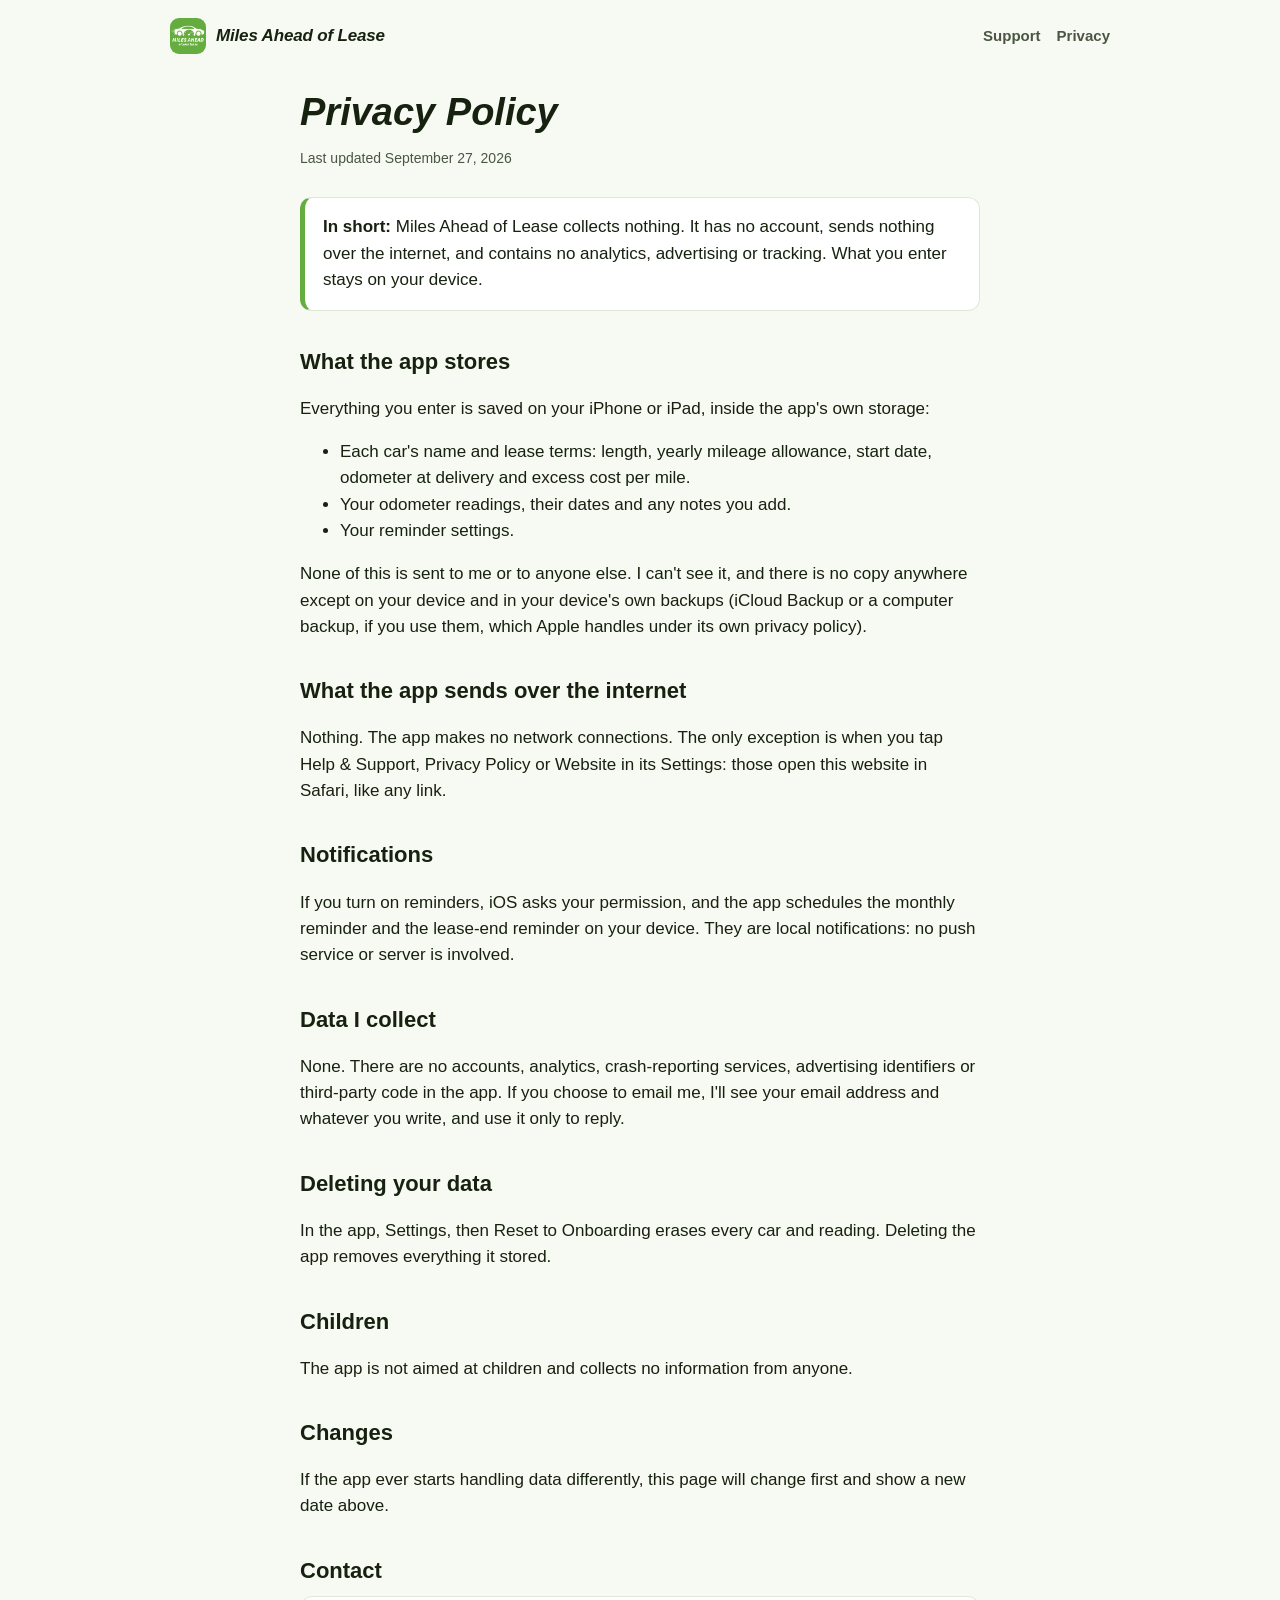
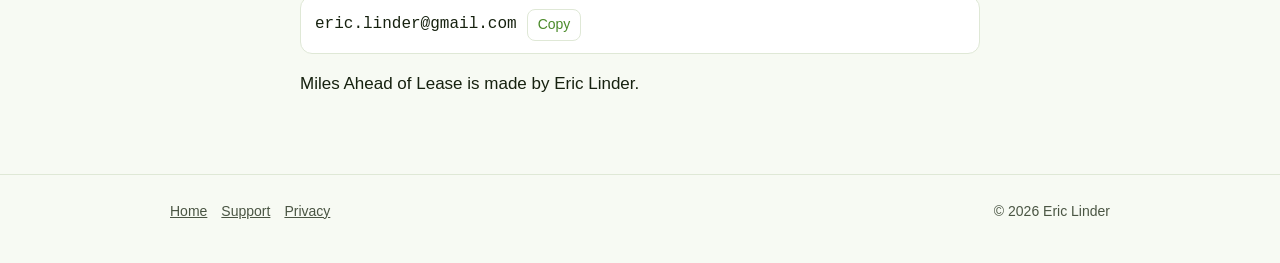
==== privacy.html @ 4642ee88 "First version: home, support and privacy pages" ====
<!doctype html>
<html lang="en">
<head>
<meta charset="utf-8">
<meta name="viewport" content="width=device-width, initial-scale=1">
<title>Privacy Policy: Miles Ahead of Lease</title>
<meta name="description" content="Miles Ahead of Lease collects no data. Your cars and odometer readings stay on your device.">
<meta name="color-scheme" content="light dark">
<meta name="theme-color" content="#66ad3f">
<link rel="canonical" href="https://eroxx.github.io/miles-ahead-website/privacy.html">
<meta property="og:type" content="website">
<meta property="og:title" content="Privacy Policy: Miles Ahead of Lease">
<meta property="og:description" content="Miles Ahead of Lease collects no data. Your cars and odometer readings stay on your device.">
<meta property="og:url" content="https://eroxx.github.io/miles-ahead-website/privacy.html">
<meta property="og:image" content="https://eroxx.github.io/miles-ahead-website/og-image.png">
<meta property="og:image:width" content="1200">
<meta property="og:image:height" content="630">
<meta name="twitter:card" content="summary_large_image">
<link rel="icon" type="image/png" href="favicon.png">
<link rel="apple-touch-icon" href="apple-touch-icon.png">
<link rel="stylesheet" href="style.css?v=1">
</head>
<body>
<header class="bar"><div class="wrap">
  <a class="brand" href="./"><img src="img/icon.png" alt="" width="36" height="36"><span>Miles Ahead of Lease</span></a>
  <nav><a href="support.html">Support</a><a href="privacy.html">Privacy</a></nav>
</div></header>

<main class="doc">
<h1>Privacy Policy</h1>
<p class="updated">Last updated September 27, 2026</p>

<div class="summary"><strong>In short:</strong> Miles Ahead of Lease collects nothing. It has no account, sends nothing over the internet, and contains no analytics, advertising or tracking. What you enter stays on your device.</div>

<h2>What the app stores</h2>
<p>Everything you enter is saved on your iPhone or iPad, inside the app's own storage:</p>
<ul>
  <li>Each car's name and lease terms: length, yearly mileage allowance, start date, odometer at delivery and excess cost per mile.</li>
  <li>Your odometer readings, their dates and any notes you add.</li>
  <li>Your reminder settings.</li>
</ul>
<p>None of this is sent to me or to anyone else. I can't see it, and there is no copy anywhere except on your device and in your device's own backups (iCloud Backup or a computer backup, if you use them, which Apple handles under its own privacy policy).</p>

<h2>What the app sends over the internet</h2>
<p>Nothing. The app makes no network connections. The only exception is when you tap Help &amp; Support, Privacy Policy or Website in its Settings: those open this website in Safari, like any link.</p>

<h2>Notifications</h2>
<p>If you turn on reminders, iOS asks your permission, and the app schedules the monthly reminder and the lease-end reminder on your device. They are local notifications: no push service or server is involved.</p>

<h2>Data I collect</h2>
<p>None. There are no accounts, analytics, crash-reporting services, advertising identifiers or third-party code in the app. If you choose to email me, I'll see your email address and whatever you write, and use it only to reply.</p>

<h2>Deleting your data</h2>
<p>In the app, Settings, then Reset to Onboarding erases every car and reading. Deleting the app removes everything it stored.</p>

<h2>Children</h2>
<p>The app is not aimed at children and collects no information from anyone.</p>

<h2>Changes</h2>
<p>If the app ever starts handling data differently, this page will change first and show a new date above.</p>

<h2>Contact</h2>
<div class="email-row" data-email hidden><code></code><button type="button">Copy</button></div>
<p>Miles Ahead of Lease is made by Eric Linder.</p>
</main>
<footer><div class="wrap">
  <div><a href="./">Home</a><a href="support.html">Support</a><a href="privacy.html">Privacy</a></div>
  <div>&copy; 2026 Eric Linder</div>
</div></footer>
<script src="site.js?v=1" defer></script>
<script src="store.js?v=1" defer></script>
</body>
</html>
---- style.css ----
:root {
  --green: #66ad3f;
  --green-deep: #4b8a2a;
  --ink: #16210f;
  --ink-soft: #4a5543;
  --paper: #f7faf3;
  --card: #ffffff;
  --line: #dfe8d6;
  --on-green: #ffffff;
}
@media (prefers-color-scheme: dark) {
  :root {
    --green: #7cc450;
    --green-deep: #9bd873;
    --ink: #eef5e8;
    --ink-soft: #b3c0aa;
    --paper: #10160c;
    --card: #1a2314;
    --line: #2c3a23;
    --on-green: #0d1409;
  }
}
[hidden] { display: none !important; }
* { box-sizing: border-box; }
html { -webkit-text-size-adjust: 100%; }
body {
  margin: 0;
  font: 17px/1.55 -apple-system, BlinkMacSystemFont, "SF Pro Text", "Segoe UI", Roboto, sans-serif;
  color: var(--ink);
  background: var(--paper);
}
a { color: var(--green-deep); }
.wrap { max-width: 980px; margin: 0 auto; padding: 0 20px; }
header.bar { padding: 18px 0; }
header.bar .wrap { display: flex; align-items: center; justify-content: space-between; gap: 12px; }
.brand { display: flex; align-items: center; gap: 10px; text-decoration: none; color: var(--ink); font-weight: 800; font-style: italic; letter-spacing: -0.01em; }
.brand img { width: 36px; height: 36px; border-radius: 9px; }
nav a { margin-left: 16px; text-decoration: none; color: var(--ink-soft); font-weight: 600; font-size: 15px; }
nav a:hover { color: var(--green-deep); }

.hero { display: grid; grid-template-columns: 1.1fr 0.9fr; gap: 40px; align-items: center; padding: 30px 0 60px; }
.hero h1 { font-size: clamp(36px, 6vw, 58px); line-height: 1.05; margin: 0 0 16px; font-weight: 800; font-style: italic; letter-spacing: -0.02em; }
.hero h1 span { color: var(--green); }
.hero p.lede { font-size: 20px; color: var(--ink-soft); margin: 0 0 24px; }
.phone img { width: 100%; max-width: 330px; height: auto; display: block; margin: 0 auto; }
.cta { display: flex; flex-wrap: wrap; gap: 12px; align-items: center; }
.button { display: inline-block; background: var(--green); color: var(--on-green); padding: 13px 22px; border-radius: 12px; font-weight: 700; text-decoration: none; }
.button.ghost { background: transparent; color: var(--green-deep); border: 2px solid var(--line); }
.store-badge { display: inline-block; line-height: 0; margin: 11px 0; }
.store-badge img { height: 44px; width: auto; }
.note { font-size: 14px; color: var(--ink-soft); margin-top: 12px; }

.features { display: grid; grid-template-columns: repeat(3, 1fr); gap: 18px; padding-bottom: 60px; }
.card { background: var(--card); border: 1px solid var(--line); border-radius: 16px; padding: 20px; }
.card h3 { margin: 0 0 6px; font-size: 18px; }
.card p { margin: 0; color: var(--ink-soft); font-size: 15px; }

.doc { max-width: 720px; padding: 10px 20px 60px; margin: 0 auto; }
.doc h1 { font-size: 38px; line-height: 1.1; margin: 10px 0 6px; font-style: italic; font-weight: 800; }
.doc .updated { color: var(--ink-soft); font-size: 14px; margin-bottom: 28px; }
.doc h2 { font-size: 22px; margin: 34px 0 8px; }
.doc h3 { font-size: 18px; margin: 22px 0 4px; }
.doc p, .doc li { color: var(--ink); }
.summary { background: var(--card); border: 1px solid var(--line); border-left: 5px solid var(--green); border-radius: 12px; padding: 16px 18px; }
.email-row { display: flex; gap: 10px; align-items: center; flex-wrap: wrap; background: var(--card); border: 1px solid var(--line); border-radius: 12px; padding: 12px 14px; }
.email-row code { font-size: 16px; }
.email-row button { font: inherit; font-size: 14px; border: 1px solid var(--line); background: transparent; color: var(--green-deep); border-radius: 8px; padding: 4px 10px; cursor: pointer; }

footer { border-top: 1px solid var(--line); padding: 26px 0 40px; color: var(--ink-soft); font-size: 14px; }
footer .wrap { display: flex; justify-content: space-between; flex-wrap: wrap; gap: 10px; }
footer a { color: var(--ink-soft); margin-right: 14px; }

@media (max-width: 760px) {
  .hero { grid-template-columns: 1fr; gap: 28px; padding-top: 10px; }
  .phone img { max-width: 260px; }
  .features { grid-template-columns: 1fr; }
  nav a { margin-left: 12px; font-size: 14px; }
  .brand span { display: none; }
}
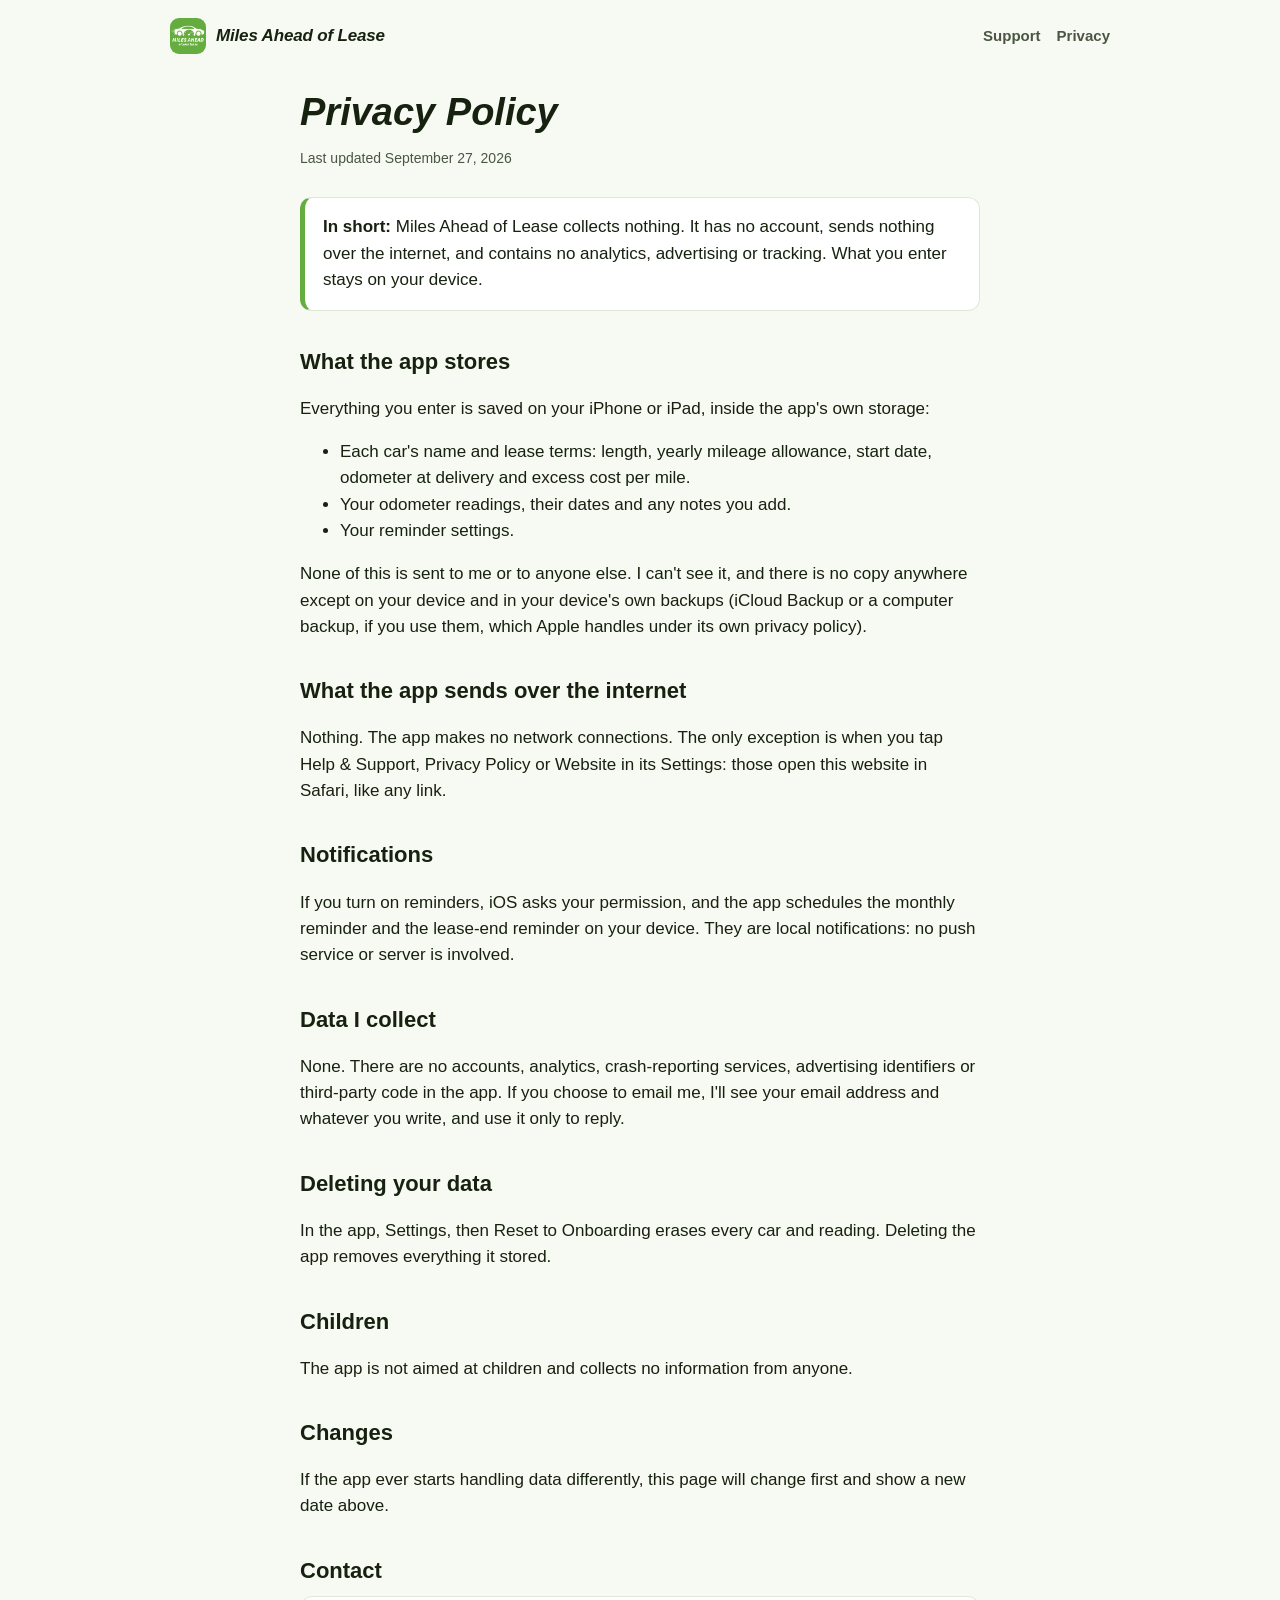
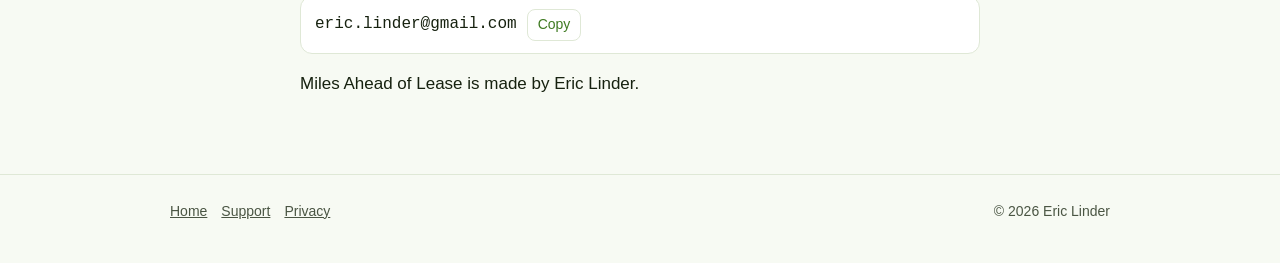
==== commit 4baac900: "Stronger contrast on buttons and accents" ====
--- a/privacy.html
+++ b/privacy.html
@@ -18,7 +18,7 @@
 <meta name="twitter:card" content="summary_large_image">
 <link rel="icon" type="image/png" href="favicon.png">
 <link rel="apple-touch-icon" href="apple-touch-icon.png">
-<link rel="stylesheet" href="style.css?v=1">
+<link rel="stylesheet" href="style.css?v=2">
 </head>
 <body>
 <header class="bar"><div class="wrap">
--- a/style.css
+++ b/style.css
@@ -1,12 +1,13 @@
 :root {
   --green: #66ad3f;
-  --green-deep: #4b8a2a;
+  --green-deep: #3f7a22;
   --ink: #16210f;
   --ink-soft: #4a5543;
   --paper: #f7faf3;
   --card: #ffffff;
   --line: #dfe8d6;
   --on-green: #ffffff;
+  --button: #3f7a22;
 }
 @media (prefers-color-scheme: dark) {
   :root {
@@ -18,6 +19,7 @@
     --card: #1a2314;
     --line: #2c3a23;
     --on-green: #0d1409;
+    --button: #7cc450;
   }
 }
 [hidden] { display: none !important; }
@@ -40,11 +42,11 @@
 
 .hero { display: grid; grid-template-columns: 1.1fr 0.9fr; gap: 40px; align-items: center; padding: 30px 0 60px; }
 .hero h1 { font-size: clamp(36px, 6vw, 58px); line-height: 1.05; margin: 0 0 16px; font-weight: 800; font-style: italic; letter-spacing: -0.02em; }
-.hero h1 span { color: var(--green); }
+.hero h1 span { color: var(--green-deep); }
 .hero p.lede { font-size: 20px; color: var(--ink-soft); margin: 0 0 24px; }
 .phone img { width: 100%; max-width: 330px; height: auto; display: block; margin: 0 auto; }
 .cta { display: flex; flex-wrap: wrap; gap: 12px; align-items: center; }
-.button { display: inline-block; background: var(--green); color: var(--on-green); padding: 13px 22px; border-radius: 12px; font-weight: 700; text-decoration: none; }
+.button { display: inline-block; background: var(--button); color: var(--on-green); padding: 13px 22px; border-radius: 12px; font-weight: 700; text-decoration: none; }
 .button.ghost { background: transparent; color: var(--green-deep); border: 2px solid var(--line); }
 .store-badge { display: inline-block; line-height: 0; margin: 11px 0; }
 .store-badge img { height: 44px; width: auto; }
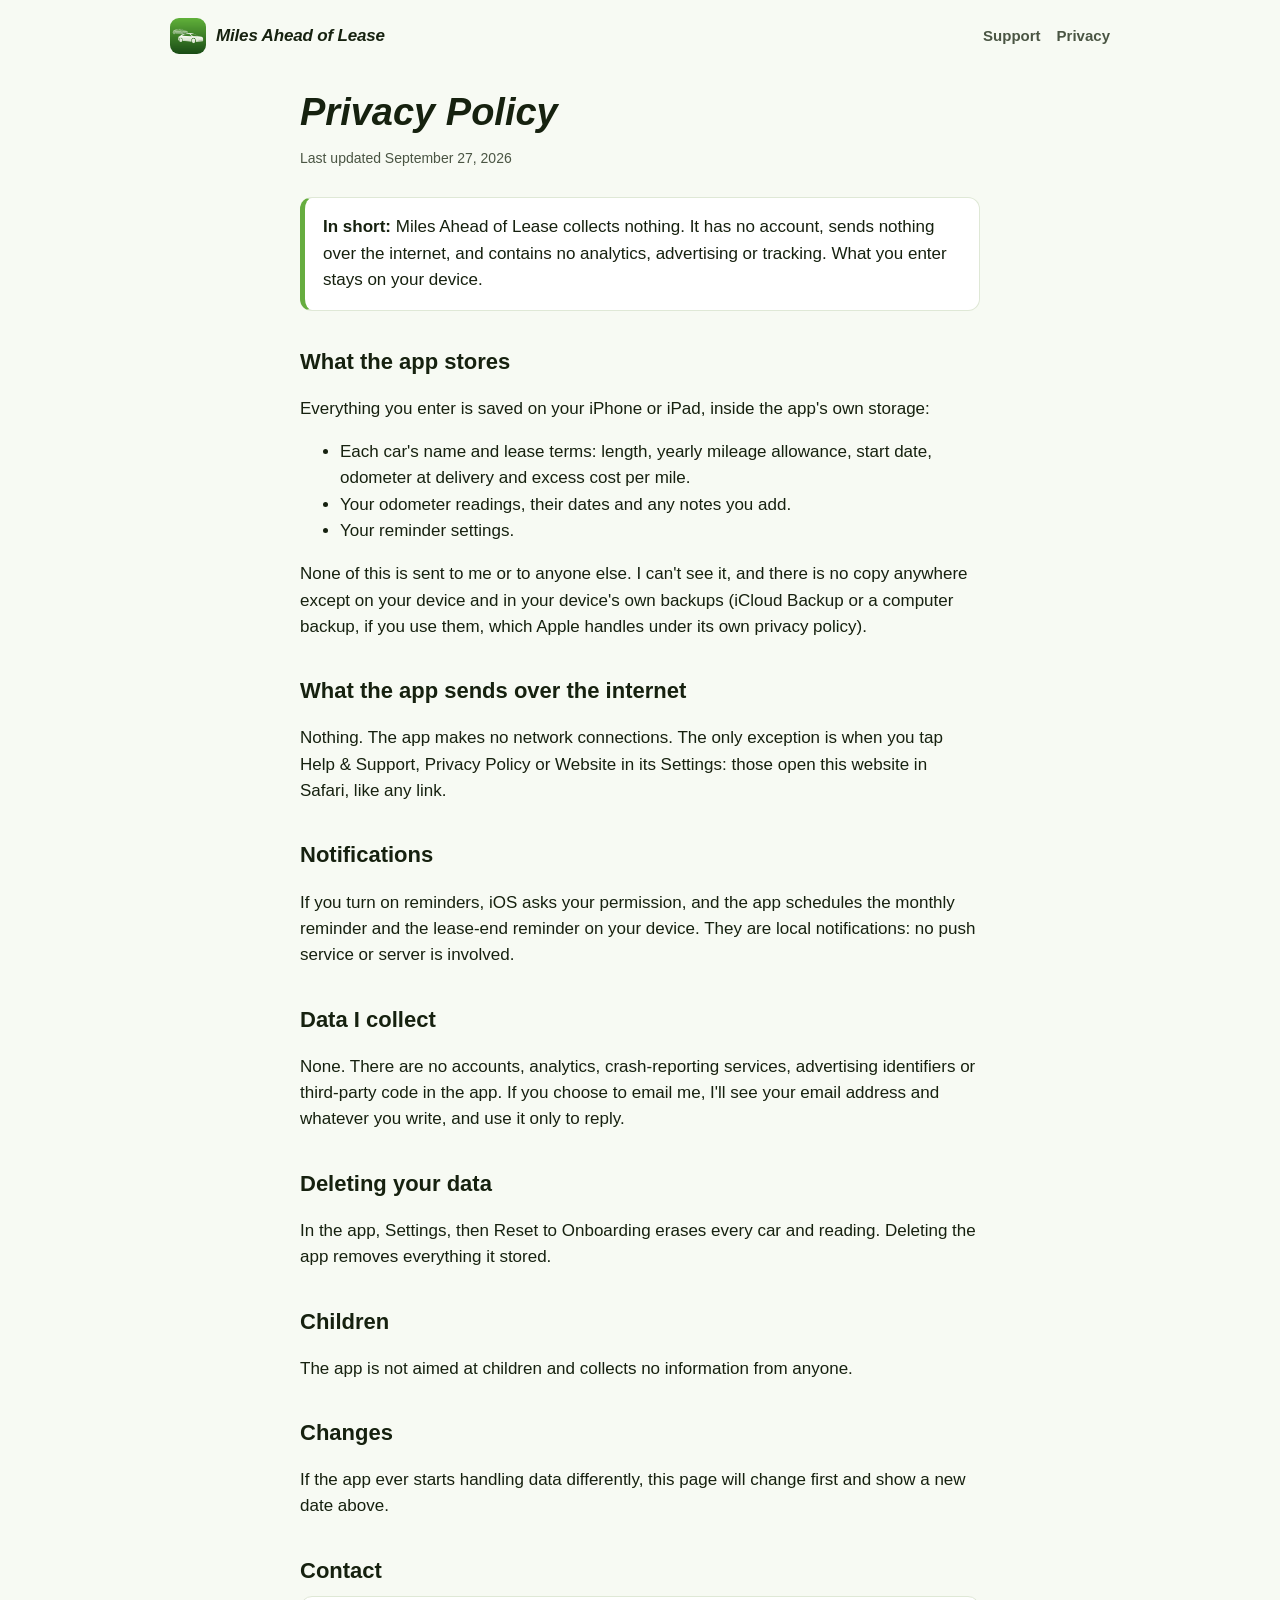
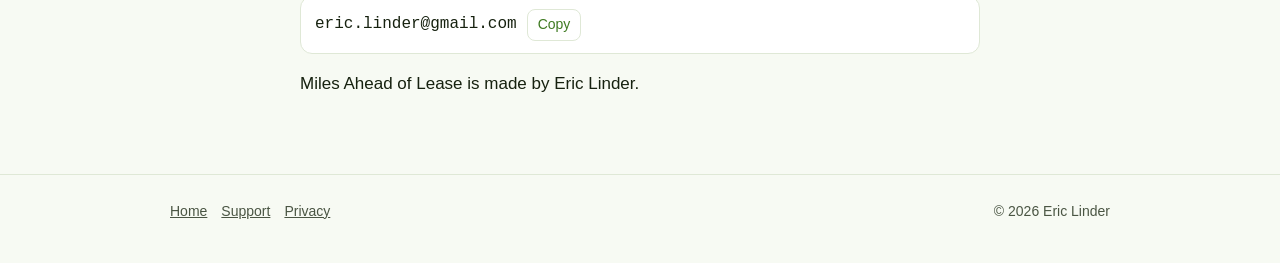
==== commit cf220640: "New icon, Miles Ahead name, fresh screenshots" ====
--- a/privacy.html
+++ b/privacy.html
@@ -18,11 +18,11 @@
 <meta name="twitter:card" content="summary_large_image">
 <link rel="icon" type="image/png" href="favicon.png">
 <link rel="apple-touch-icon" href="apple-touch-icon.png">
-<link rel="stylesheet" href="style.css?v=2">
+<link rel="stylesheet" href="style.css?v=3">
 </head>
 <body>
 <header class="bar"><div class="wrap">
-  <a class="brand" href="./"><img src="img/icon.png" alt="" width="36" height="36"><span>Miles Ahead of Lease</span></a>
+  <a class="brand" href="./"><img src="img/icon.png?v=2" alt="" width="36" height="36"><span>Miles Ahead of Lease</span></a>
   <nav><a href="support.html">Support</a><a href="privacy.html">Privacy</a></nav>
 </div></header>
 
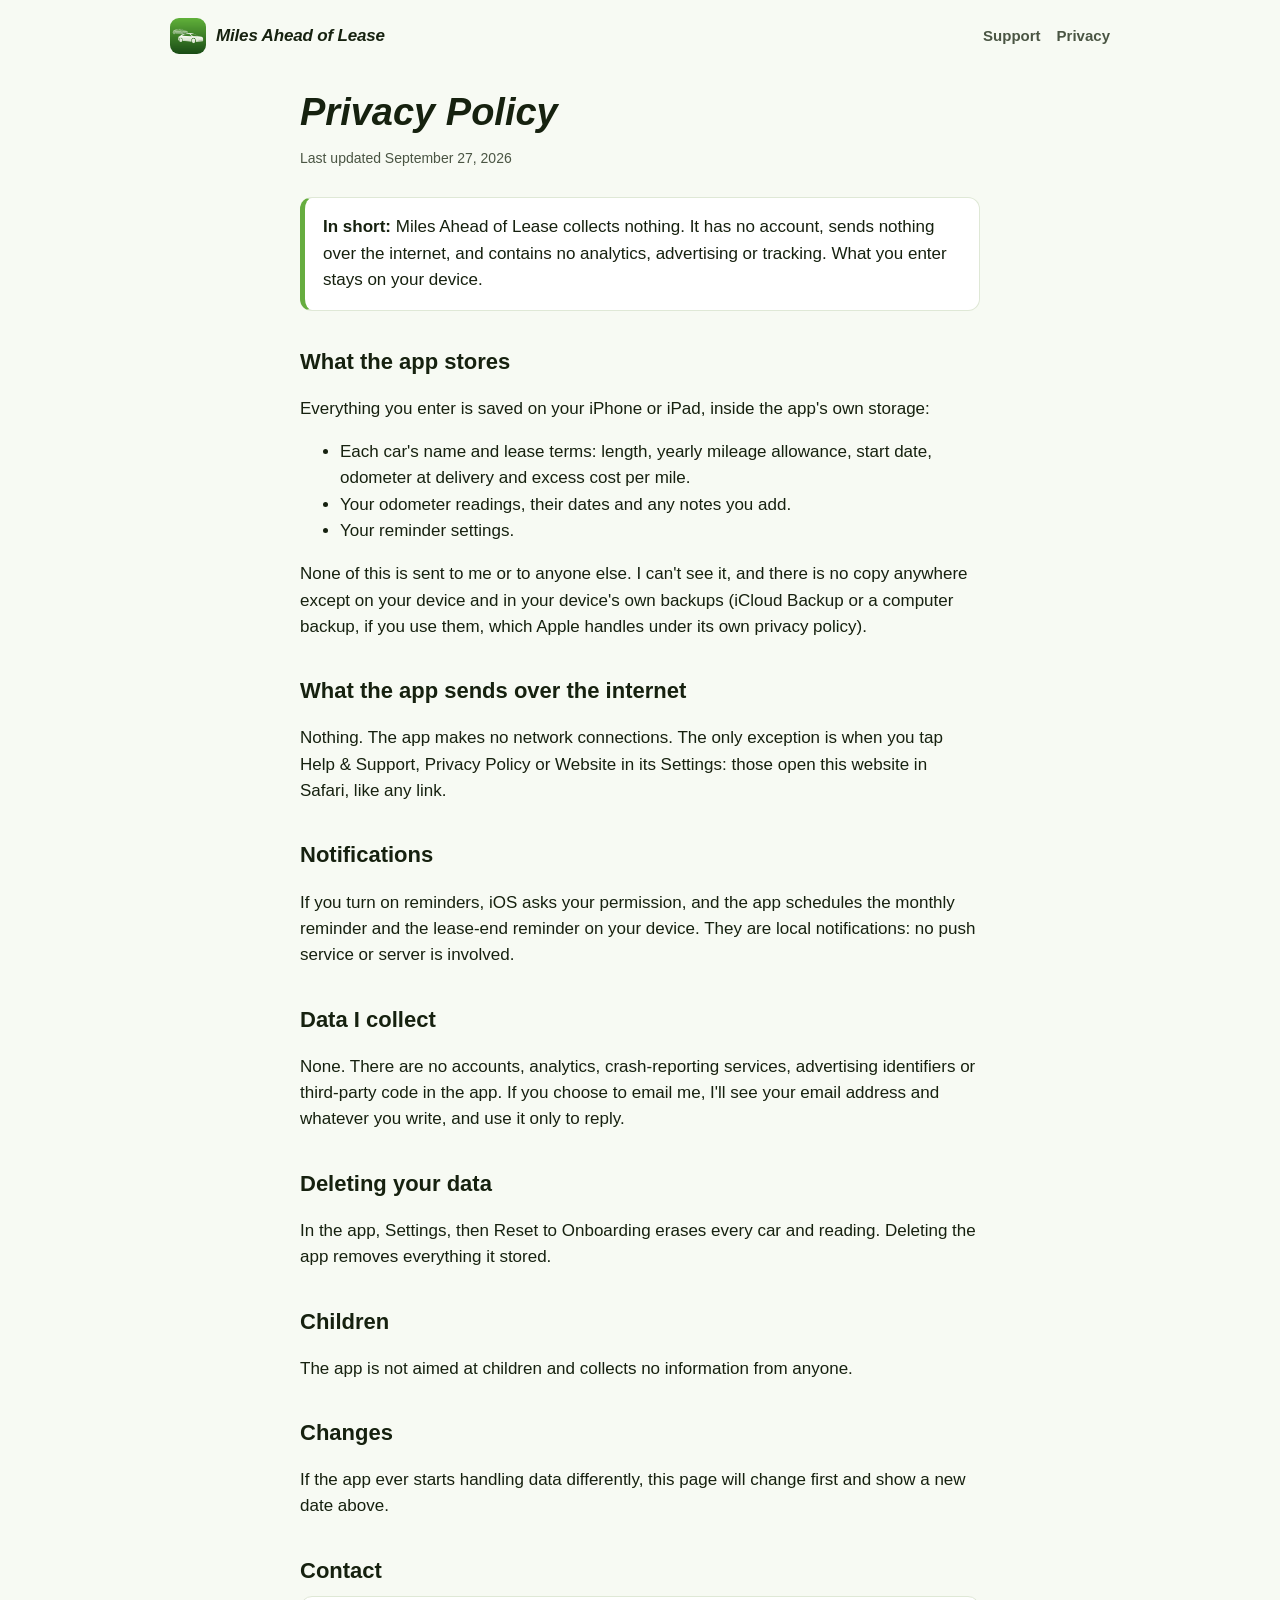
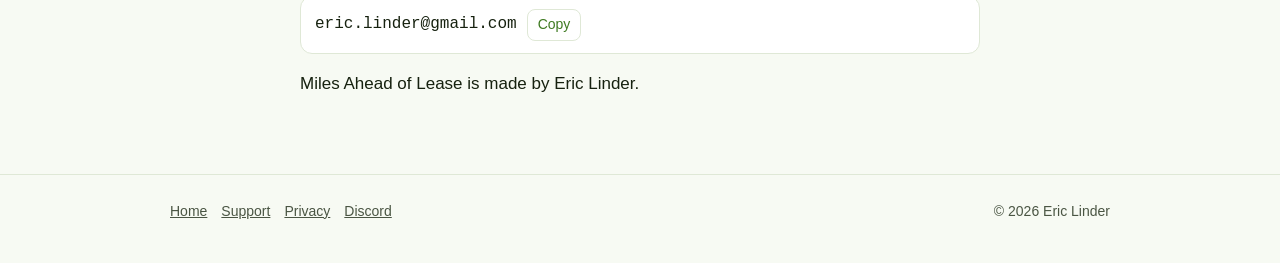
==== commit 03787d04: "Discord links" ====
--- a/privacy.html
+++ b/privacy.html
@@ -64,10 +64,10 @@
 <p>Miles Ahead of Lease is made by Eric Linder.</p>
 </main>
 <footer><div class="wrap">
-  <div><a href="./">Home</a><a href="support.html">Support</a><a href="privacy.html">Privacy</a></div>
+  <div><a href="./">Home</a><a href="support.html">Support</a><a href="privacy.html">Privacy</a><a data-discord href="#">Discord</a></div>
   <div>&copy; 2026 Eric Linder</div>
 </div></footer>
-<script src="site.js?v=1" defer></script>
+<script src="site.js?v=2" defer></script>
 <script src="store.js?v=1" defer></script>
 </body>
 </html>
--- a/style.css
+++ b/style.css
@@ -72,7 +72,16 @@
 footer .wrap { display: flex; justify-content: space-between; flex-wrap: wrap; gap: 10px; }
 footer a { color: var(--ink-soft); margin-right: 14px; }
 
+.gallery { padding: 0 0 56px; }
+.gallery h2 { font-size: 26px; font-style: italic; font-weight: 800; margin: 0 0 18px; }
+.shots { display: grid; grid-template-columns: repeat(4, 1fr); gap: 22px; }
+.shots figure { margin: 0; text-align: center; }
+.shots img { width: 100%; height: auto; display: block; }
+.shots figcaption { margin-top: 10px; font-weight: 700; font-size: 15px; color: var(--ink-soft); }
+
 @media (max-width: 760px) {
+  .shots { grid-template-columns: none; grid-auto-flow: column; grid-auto-columns: 62%; overflow-x: auto; scroll-snap-type: x mandatory; padding-bottom: 8px; }
+  .shots figure { scroll-snap-align: start; }
   .hero { grid-template-columns: 1fr; gap: 28px; padding-top: 10px; }
   .phone img { max-width: 260px; }
   .features { grid-template-columns: 1fr; }
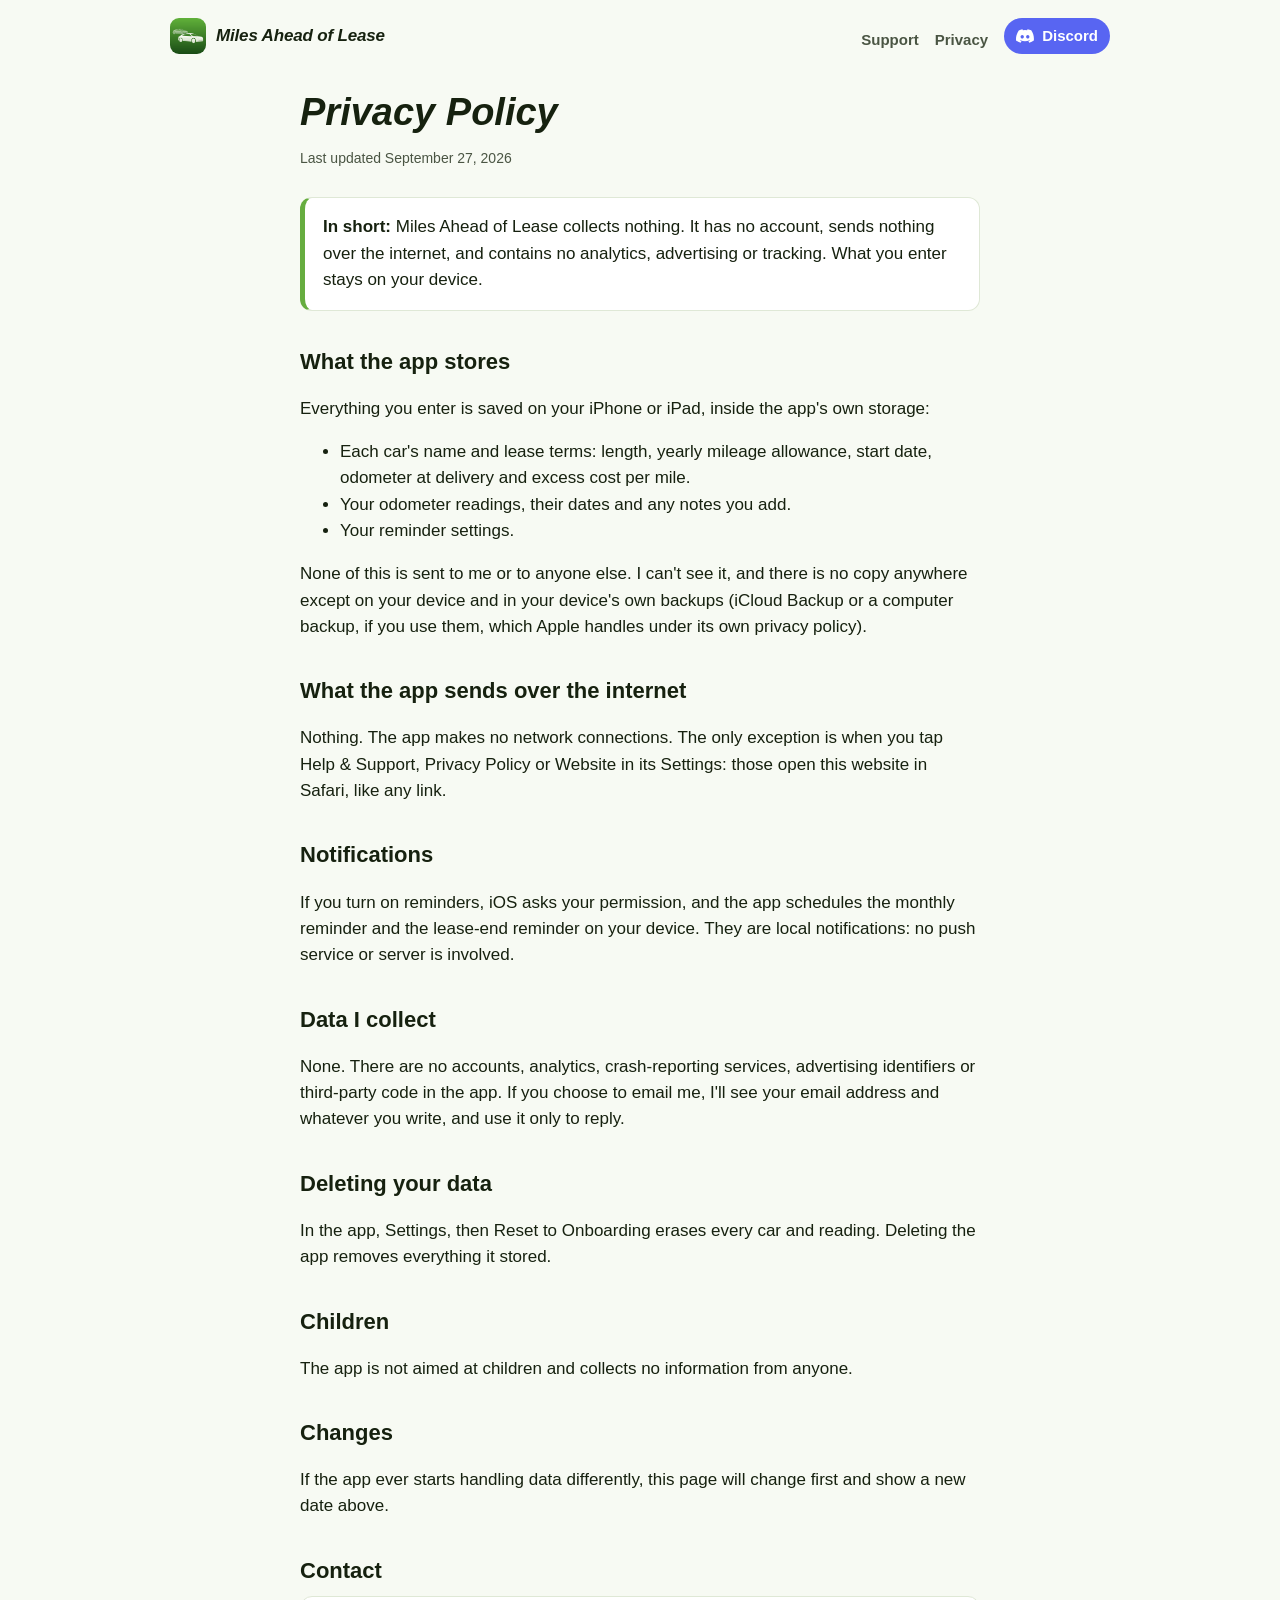
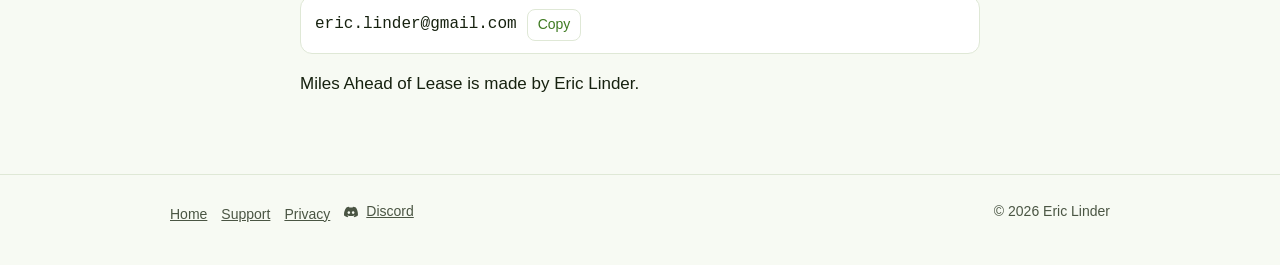
==== commit 81edc9ef: "Discord mark on every Discord link" ====
--- a/privacy.html
+++ b/privacy.html
@@ -23,7 +23,7 @@
 <body>
 <header class="bar"><div class="wrap">
   <a class="brand" href="./"><img src="img/icon.png?v=2" alt="" width="36" height="36"><span>Miles Ahead of Lease</span></a>
-  <nav><a href="support.html">Support</a><a href="privacy.html">Privacy</a></nav>
+  <nav><a href="support.html">Support</a><a href="privacy.html">Privacy</a><a class="discord nav-discord" data-discord href="#"><svg viewBox="0 0 24 24" aria-hidden="true" fill="currentColor"><path d="M20.3 4.4A19.8 19.8 0 0 0 15.4 3l-.6 1.3a18.4 18.4 0 0 0-5.6 0L8.6 3a19.7 19.7 0 0 0-4.9 1.5C.6 9.1-.3 13.6.1 18.1a19.9 19.9 0 0 0 6 3l1.3-2.1a12.9 12.9 0 0 1-2-1l.5-.4a14.2 14.2 0 0 0 12.2 0l.5.4a12.9 12.9 0 0 1-2.1 1l1.3 2.1a19.8 19.8 0 0 0 6-3c.5-5.2-.8-9.7-3.5-13.7ZM8.3 15.3c-1.2 0-2.2-1.1-2.2-2.4s1-2.4 2.2-2.4 2.2 1.1 2.2 2.4-1 2.4-2.2 2.4Zm7.4 0c-1.2 0-2.2-1.1-2.2-2.4s1-2.4 2.2-2.4 2.2 1.1 2.2 2.4-1 2.4-2.2 2.4Z"/></svg>Discord</a></nav>
 </div></header>
 
 <main class="doc">
@@ -64,7 +64,7 @@
 <p>Miles Ahead of Lease is made by Eric Linder.</p>
 </main>
 <footer><div class="wrap">
-  <div><a href="./">Home</a><a href="support.html">Support</a><a href="privacy.html">Privacy</a><a data-discord href="#">Discord</a></div>
+  <div><a href="./">Home</a><a href="support.html">Support</a><a href="privacy.html">Privacy</a><a class="discord" data-discord href="#"><svg viewBox="0 0 24 24" aria-hidden="true" fill="currentColor"><path d="M20.3 4.4A19.8 19.8 0 0 0 15.4 3l-.6 1.3a18.4 18.4 0 0 0-5.6 0L8.6 3a19.7 19.7 0 0 0-4.9 1.5C.6 9.1-.3 13.6.1 18.1a19.9 19.9 0 0 0 6 3l1.3-2.1a12.9 12.9 0 0 1-2-1l.5-.4a14.2 14.2 0 0 0 12.2 0l.5.4a12.9 12.9 0 0 1-2.1 1l1.3 2.1a19.8 19.8 0 0 0 6-3c.5-5.2-.8-9.7-3.5-13.7ZM8.3 15.3c-1.2 0-2.2-1.1-2.2-2.4s1-2.4 2.2-2.4 2.2 1.1 2.2 2.4-1 2.4-2.2 2.4Zm7.4 0c-1.2 0-2.2-1.1-2.2-2.4s1-2.4 2.2-2.4 2.2 1.1 2.2 2.4-1 2.4-2.2 2.4Z"/></svg>Discord</a></div>
   <div>&copy; 2026 Eric Linder</div>
 </div></footer>
 <script src="site.js?v=2" defer></script>
--- a/style.css
+++ b/style.css
@@ -68,6 +68,15 @@
 .email-row code { font-size: 16px; }
 .email-row button { font: inherit; font-size: 14px; border: 1px solid var(--line); background: transparent; color: var(--green-deep); border-radius: 8px; padding: 4px 10px; cursor: pointer; }
 
+/* Discord: its own mark and blurple, like every app site of Eric's */
+.discord { display: inline-flex; align-items: center; gap: 8px; }
+.discord svg { width: 18px; height: 18px; flex: none; }
+.discord-button { background: #5865F2; color: #fff; }
+.discord-button:hover { background: #4752C4; }
+nav a.nav-discord { background: #5865F2; color: #fff; padding: 6px 12px; border-radius: 999px; }
+nav a.nav-discord:hover { color: #fff; background: #4752C4; }
+footer a.discord svg { width: 14px; height: 14px; }
+
 footer { border-top: 1px solid var(--line); padding: 26px 0 40px; color: var(--ink-soft); font-size: 14px; }
 footer .wrap { display: flex; justify-content: space-between; flex-wrap: wrap; gap: 10px; }
 footer a { color: var(--ink-soft); margin-right: 14px; }
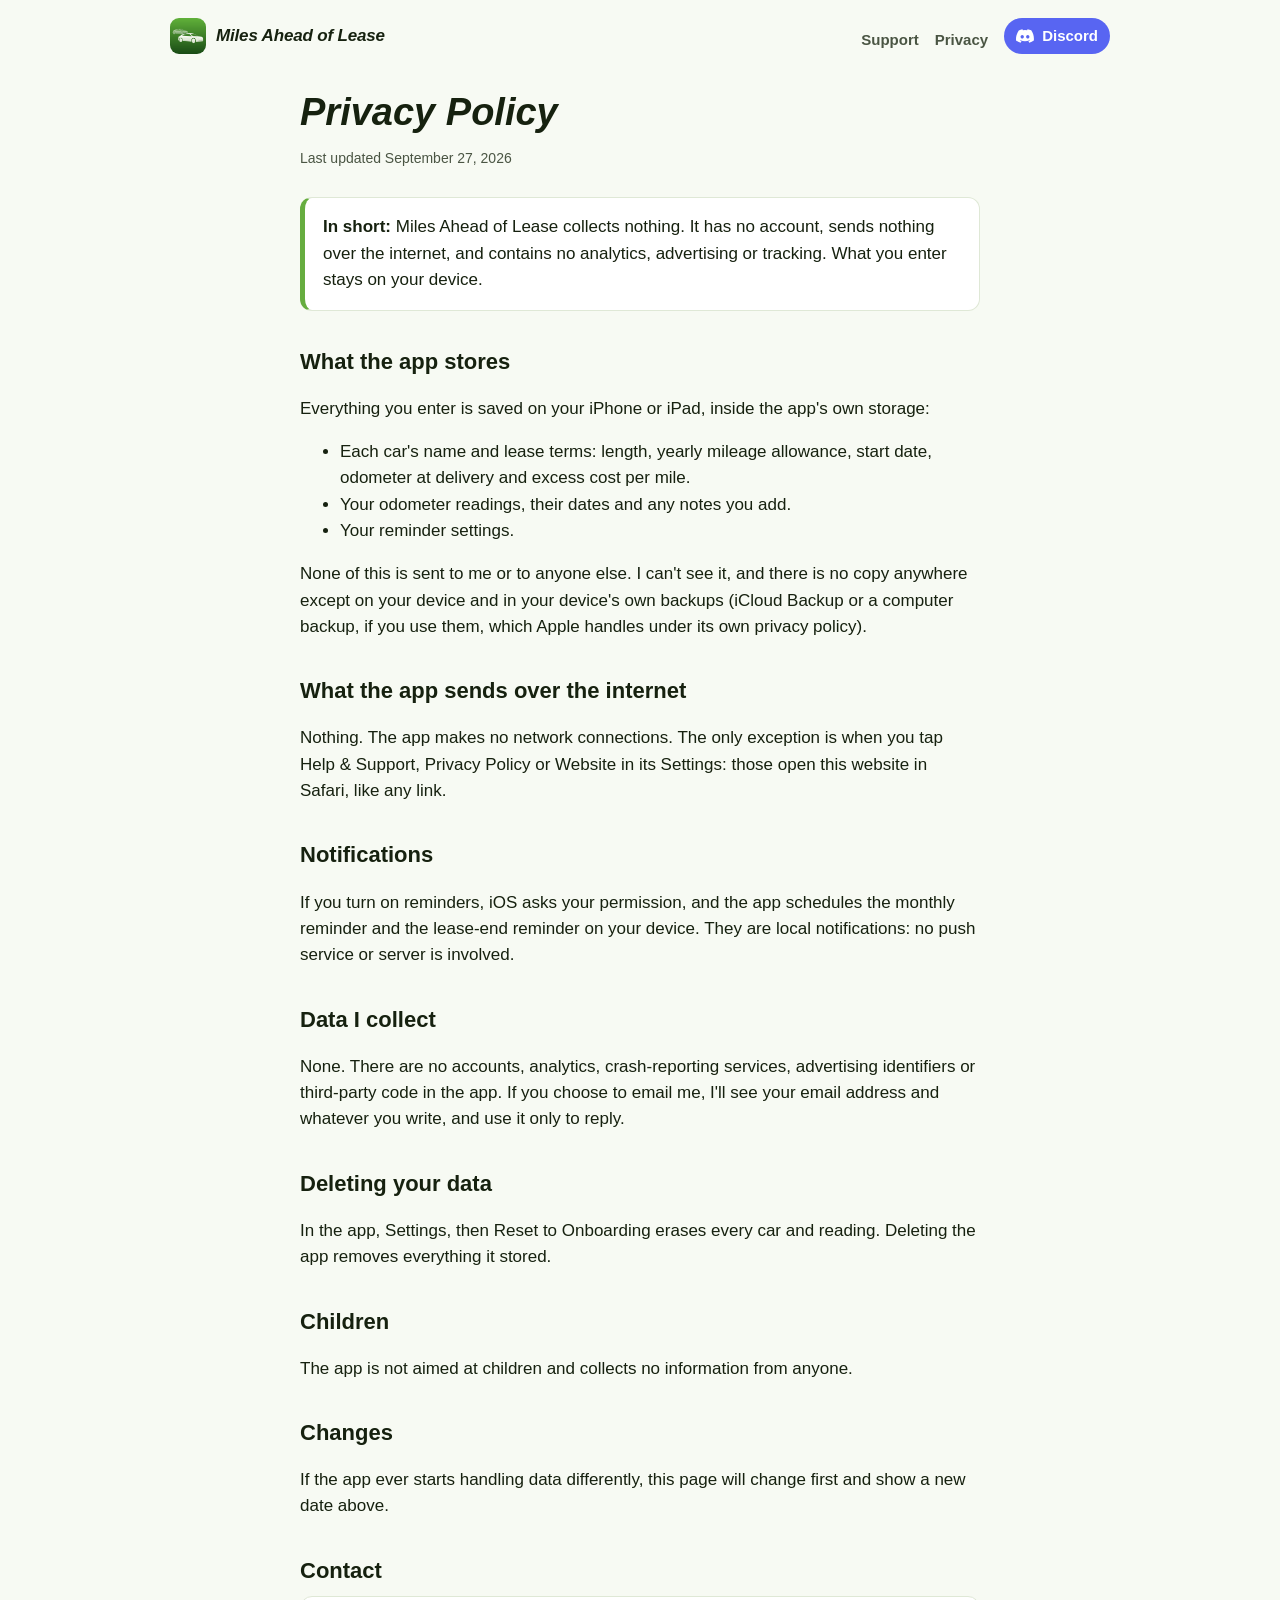
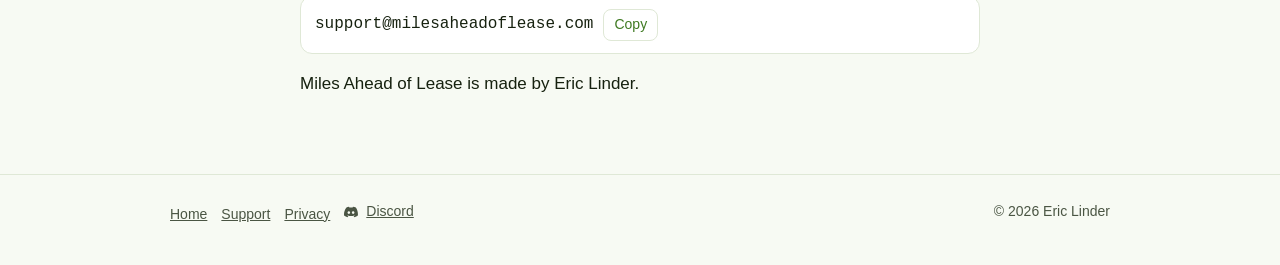
==== commit 7eabf3eb: "Custom domain milesaheadoflease.com and support@ address" ====
--- a/privacy.html
+++ b/privacy.html
@@ -7,12 +7,12 @@
 <meta name="description" content="Miles Ahead of Lease collects no data. Your cars and odometer readings stay on your device.">
 <meta name="color-scheme" content="light dark">
 <meta name="theme-color" content="#66ad3f">
-<link rel="canonical" href="https://eroxx.github.io/miles-ahead-website/privacy.html">
+<link rel="canonical" href="https://milesaheadoflease.com/privacy.html">
 <meta property="og:type" content="website">
 <meta property="og:title" content="Privacy Policy: Miles Ahead of Lease">
 <meta property="og:description" content="Miles Ahead of Lease collects no data. Your cars and odometer readings stay on your device.">
-<meta property="og:url" content="https://eroxx.github.io/miles-ahead-website/privacy.html">
-<meta property="og:image" content="https://eroxx.github.io/miles-ahead-website/og-image.png">
+<meta property="og:url" content="https://milesaheadoflease.com/privacy.html">
+<meta property="og:image" content="https://milesaheadoflease.com/og-image.png">
 <meta property="og:image:width" content="1200">
 <meta property="og:image:height" content="630">
 <meta name="twitter:card" content="summary_large_image">
@@ -67,7 +67,7 @@
   <div><a href="./">Home</a><a href="support.html">Support</a><a href="privacy.html">Privacy</a><a class="discord" data-discord href="#"><svg viewBox="0 0 24 24" aria-hidden="true" fill="currentColor"><path d="M20.3 4.4A19.8 19.8 0 0 0 15.4 3l-.6 1.3a18.4 18.4 0 0 0-5.6 0L8.6 3a19.7 19.7 0 0 0-4.9 1.5C.6 9.1-.3 13.6.1 18.1a19.9 19.9 0 0 0 6 3l1.3-2.1a12.9 12.9 0 0 1-2-1l.5-.4a14.2 14.2 0 0 0 12.2 0l.5.4a12.9 12.9 0 0 1-2.1 1l1.3 2.1a19.8 19.8 0 0 0 6-3c.5-5.2-.8-9.7-3.5-13.7ZM8.3 15.3c-1.2 0-2.2-1.1-2.2-2.4s1-2.4 2.2-2.4 2.2 1.1 2.2 2.4-1 2.4-2.2 2.4Zm7.4 0c-1.2 0-2.2-1.1-2.2-2.4s1-2.4 2.2-2.4 2.2 1.1 2.2 2.4-1 2.4-2.2 2.4Z"/></svg>Discord</a></div>
   <div>&copy; 2026 Eric Linder</div>
 </div></footer>
-<script src="site.js?v=2" defer></script>
+<script src="site.js?v=3" defer></script>
 <script src="store.js?v=1" defer></script>
 </body>
 </html>
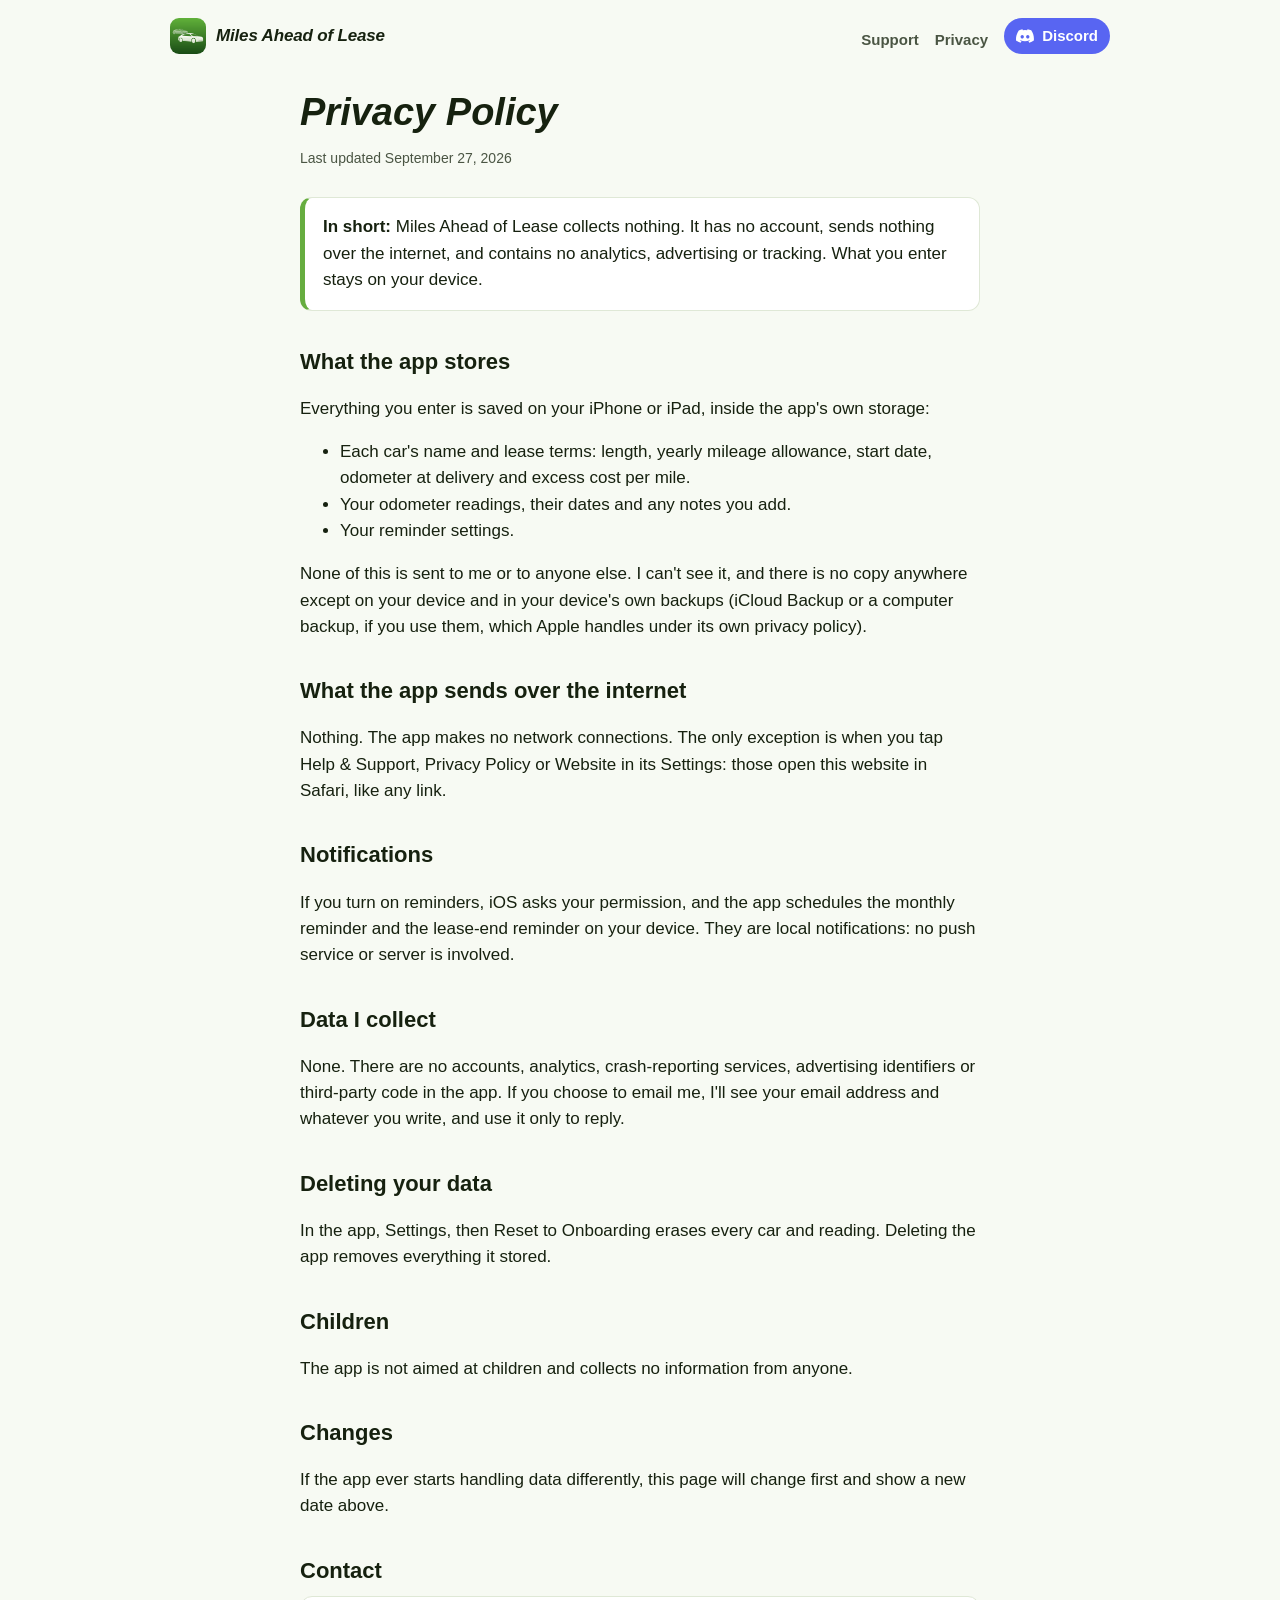
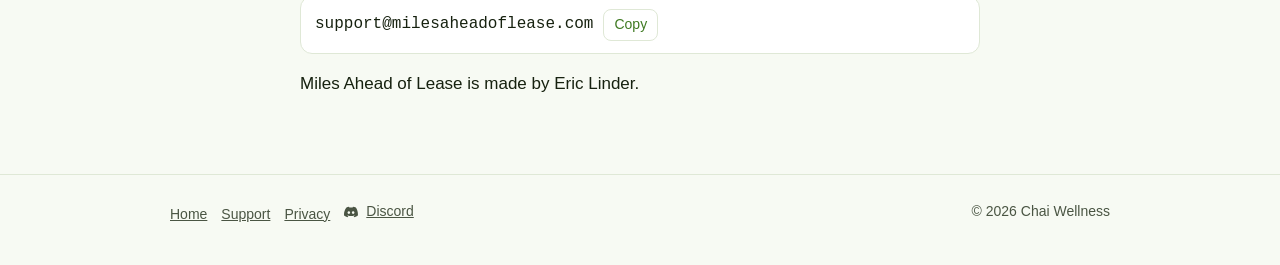
==== commit 81cd2082: "Copyright Chai Wellness" ====
--- a/privacy.html
+++ b/privacy.html
@@ -65,7 +65,7 @@
 </main>
 <footer><div class="wrap">
   <div><a href="./">Home</a><a href="support.html">Support</a><a href="privacy.html">Privacy</a><a class="discord" data-discord href="#"><svg viewBox="0 0 24 24" aria-hidden="true" fill="currentColor"><path d="M20.3 4.4A19.8 19.8 0 0 0 15.4 3l-.6 1.3a18.4 18.4 0 0 0-5.6 0L8.6 3a19.7 19.7 0 0 0-4.9 1.5C.6 9.1-.3 13.6.1 18.1a19.9 19.9 0 0 0 6 3l1.3-2.1a12.9 12.9 0 0 1-2-1l.5-.4a14.2 14.2 0 0 0 12.2 0l.5.4a12.9 12.9 0 0 1-2.1 1l1.3 2.1a19.8 19.8 0 0 0 6-3c.5-5.2-.8-9.7-3.5-13.7ZM8.3 15.3c-1.2 0-2.2-1.1-2.2-2.4s1-2.4 2.2-2.4 2.2 1.1 2.2 2.4-1 2.4-2.2 2.4Zm7.4 0c-1.2 0-2.2-1.1-2.2-2.4s1-2.4 2.2-2.4 2.2 1.1 2.2 2.4-1 2.4-2.2 2.4Z"/></svg>Discord</a></div>
-  <div>&copy; 2026 Eric Linder</div>
+  <div>&copy; 2026 Chai Wellness</div>
 </div></footer>
 <script src="site.js?v=3" defer></script>
 <script src="store.js?v=1" defer></script>
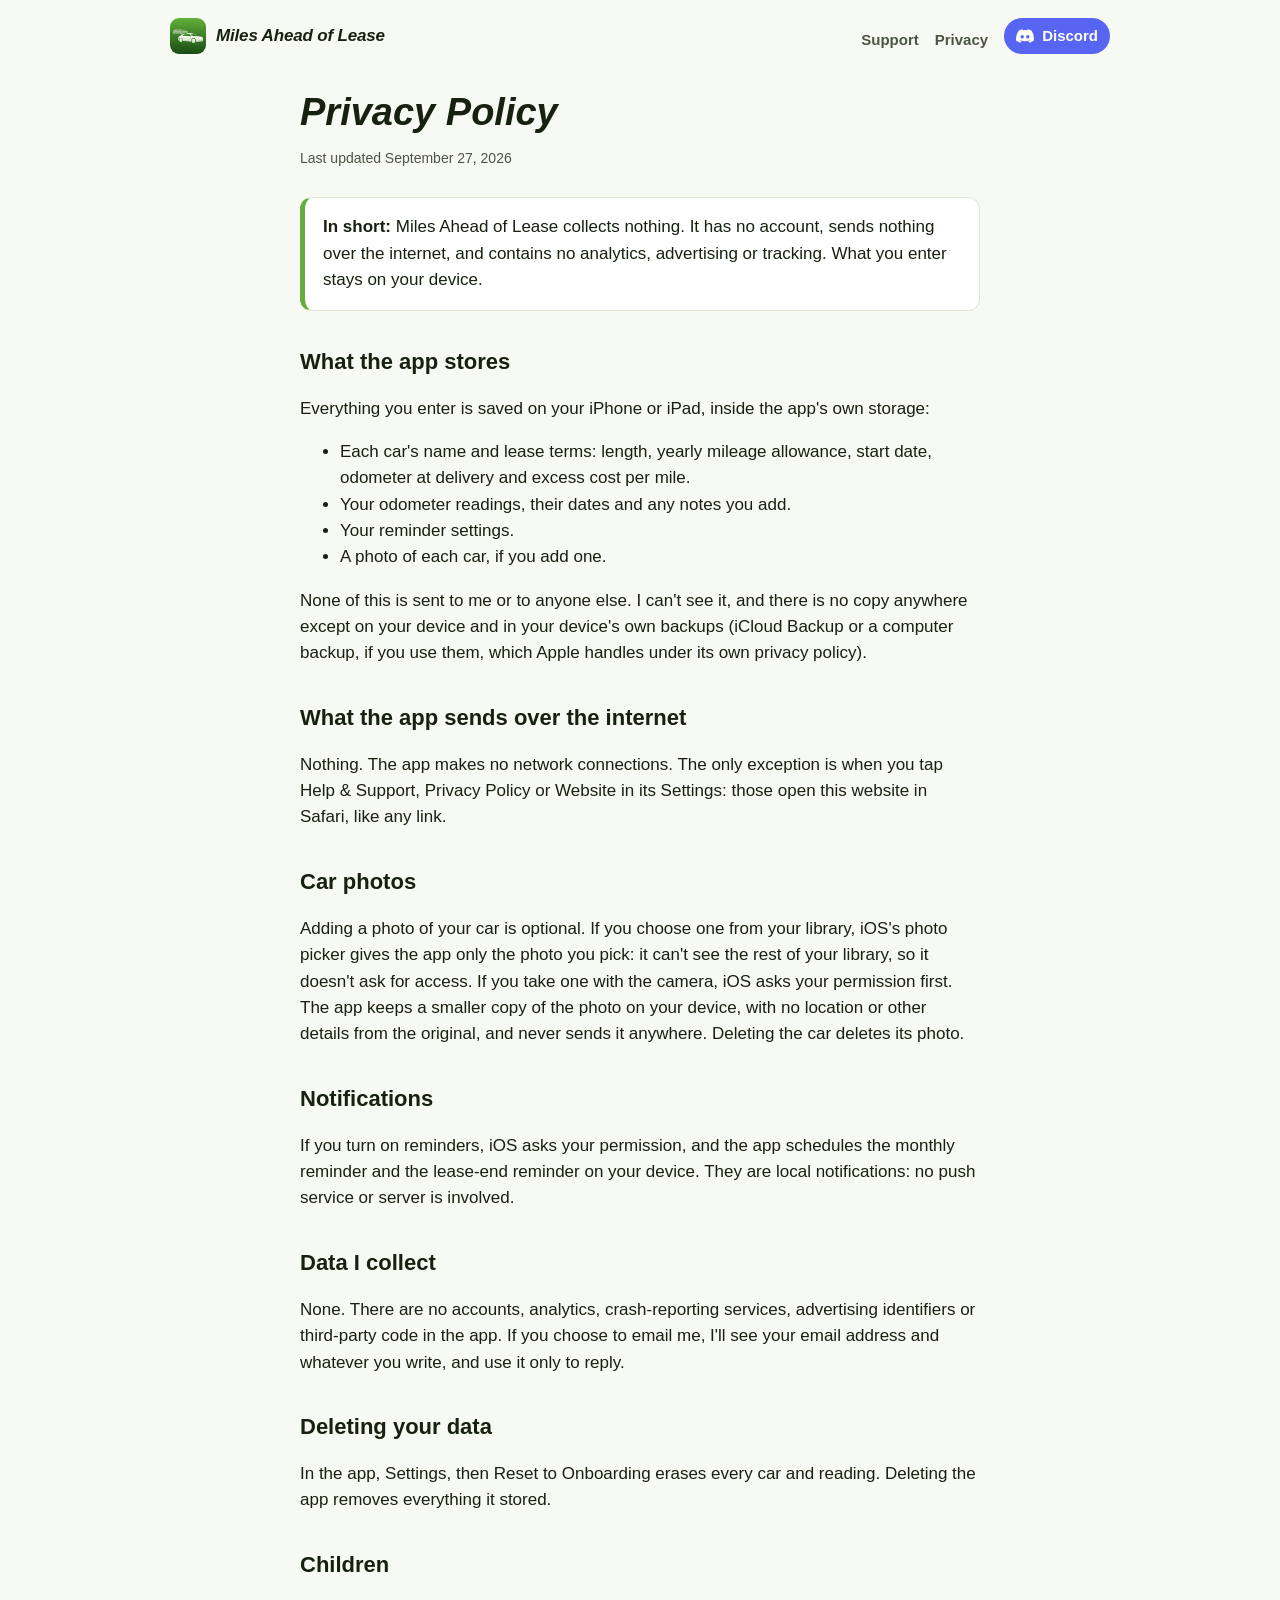
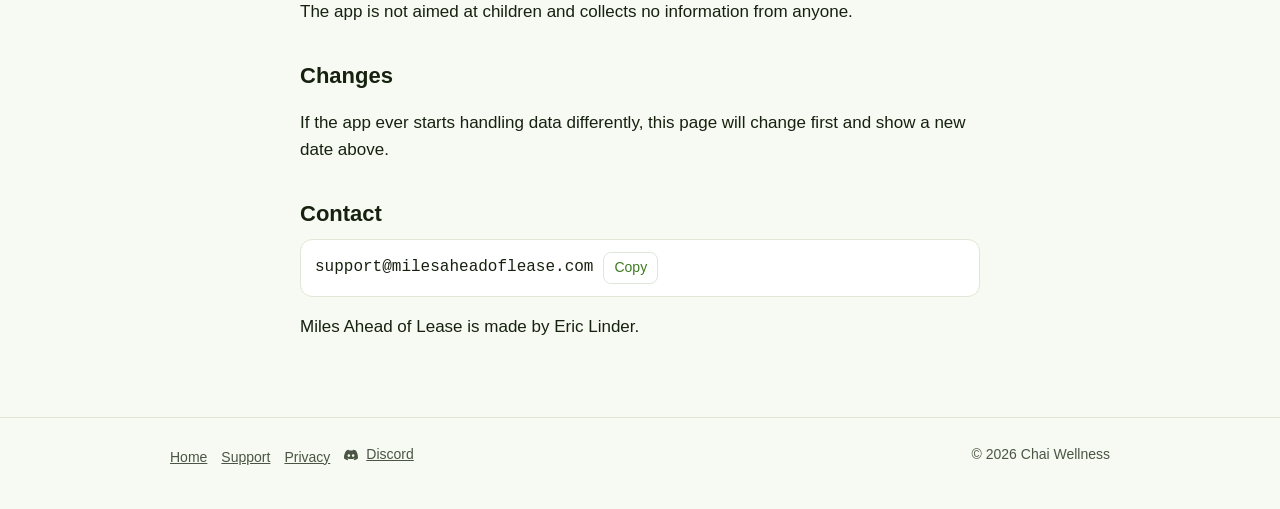
==== commit 47fa1f96: "Privacy: car photos (1.1)" ====
--- a/privacy.html
+++ b/privacy.html
@@ -38,11 +38,15 @@
   <li>Each car's name and lease terms: length, yearly mileage allowance, start date, odometer at delivery and excess cost per mile.</li>
   <li>Your odometer readings, their dates and any notes you add.</li>
   <li>Your reminder settings.</li>
+  <li>A photo of each car, if you add one.</li>
 </ul>
 <p>None of this is sent to me or to anyone else. I can't see it, and there is no copy anywhere except on your device and in your device's own backups (iCloud Backup or a computer backup, if you use them, which Apple handles under its own privacy policy).</p>
 
 <h2>What the app sends over the internet</h2>
 <p>Nothing. The app makes no network connections. The only exception is when you tap Help &amp; Support, Privacy Policy or Website in its Settings: those open this website in Safari, like any link.</p>
+
+<h2>Car photos</h2>
+<p>Adding a photo of your car is optional. If you choose one from your library, iOS's photo picker gives the app only the photo you pick: it can't see the rest of your library, so it doesn't ask for access. If you take one with the camera, iOS asks your permission first. The app keeps a smaller copy of the photo on your device, with no location or other details from the original, and never sends it anywhere. Deleting the car deletes its photo.</p>
 
 <h2>Notifications</h2>
 <p>If you turn on reminders, iOS asks your permission, and the app schedules the monthly reminder and the lease-end reminder on your device. They are local notifications: no push service or server is involved.</p>
